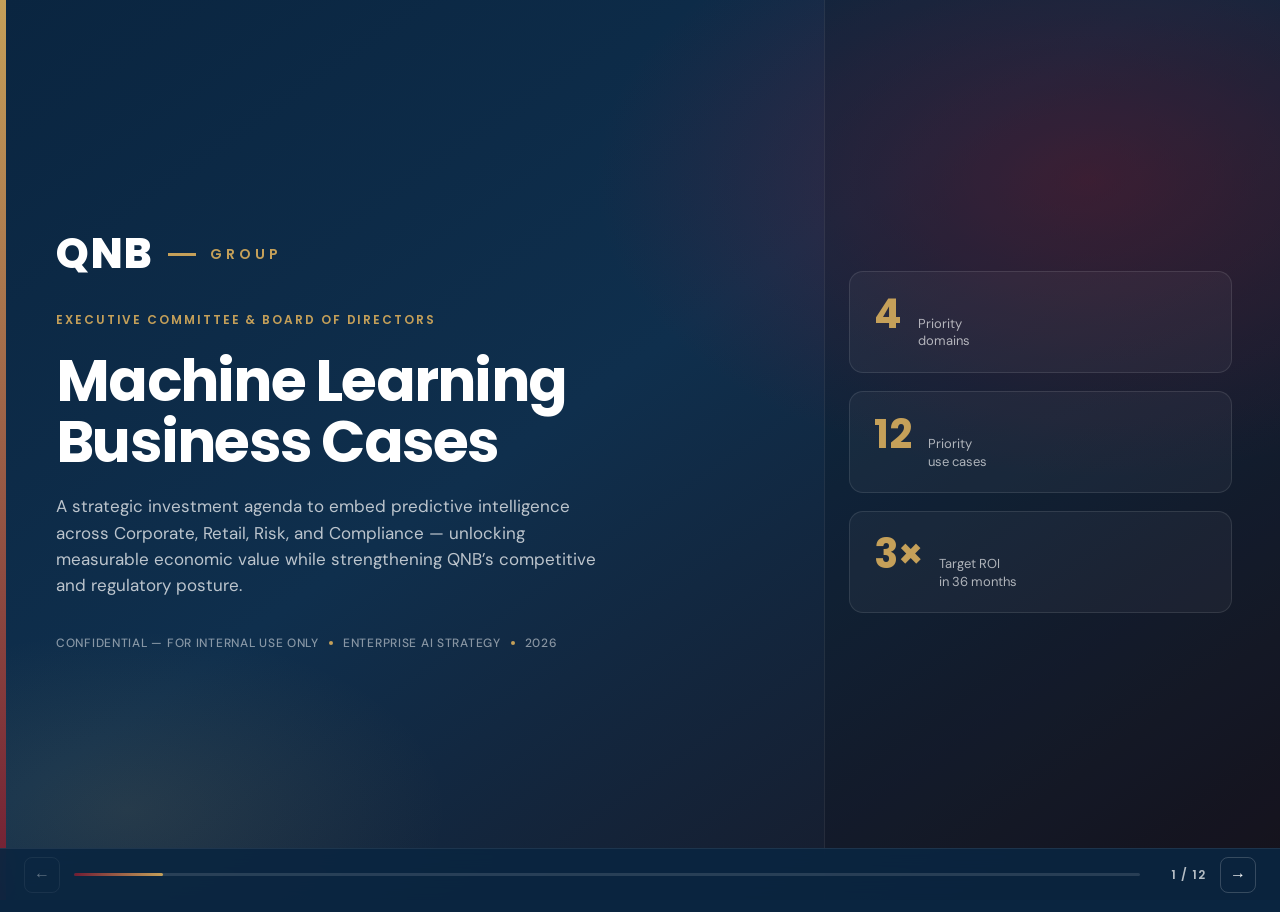
==== qnb-ml-presentation/index.html @ 2e51d0a0 "Add QNB ML business cases executive presentation 12-slide Board-ready HTML deck covering Corporate, " ====
<!DOCTYPE html>
<html lang="en">
<head>
  <meta charset="UTF-8" />
  <meta name="viewport" content="width=device-width, initial-scale=1.0" />
  <title>QNB Group — Machine Learning Business Cases | Executive Committee</title>
  <link rel="preconnect" href="https://fonts.googleapis.com" />
  <link rel="preconnect" href="https://fonts.gstatic.com" crossorigin />
  <link href="https://fonts.googleapis.com/css2?family=DM+Sans:ital,opsz,wght@0,9..40,400;0,9..40,500;0,9..40,600;0,9..40,700;1,9..40,400&family=Poppins:wght@500;600;700;800&display=swap" rel="stylesheet" />
  <link rel="stylesheet" href="styles.css" />
</head>
<body>
  <div class="deck" id="deck" aria-live="polite">

    <!-- SLIDE 1: Title -->
    <section class="slide slide--cover is-active" data-slide="1" aria-label="Slide 1 of 12">
      <div class="cover__bg" aria-hidden="true"></div>
      <div class="cover__content">
        <div class="brand-mark">
          <span class="brand-mark__word">QNB</span>
          <span class="brand-mark__rule"></span>
          <span class="brand-mark__sub">GROUP</span>
        </div>
        <p class="eyebrow eyebrow--gold">Executive Committee &amp; Board of Directors</p>
        <h1 class="cover__title">Machine Learning<br />Business Cases</h1>
        <p class="cover__lead">A strategic investment agenda to embed predictive intelligence across Corporate, Retail, Risk, and Compliance — unlocking measurable economic value while strengthening QNB’s competitive and regulatory posture.</p>
        <div class="cover__meta">
          <span>Confidential — For Internal Use Only</span>
          <span class="dot"></span>
          <span>Enterprise AI Strategy</span>
          <span class="dot"></span>
          <span>2026</span>
        </div>
      </div>
      <div class="cover__aside" aria-hidden="true">
        <div class="cover__stat">
          <span class="cover__stat-num">4</span>
          <span class="cover__stat-label">Priority<br />domains</span>
        </div>
        <div class="cover__stat">
          <span class="cover__stat-num">12</span>
          <span class="cover__stat-label">Priority<br />use cases</span>
        </div>
        <div class="cover__stat">
          <span class="cover__stat-num">3×</span>
          <span class="cover__stat-label">Target ROI<br />in 36 months</span>
        </div>
      </div>
    </section>

    <!-- SLIDE 2: Agenda -->
    <section class="slide" data-slide="2" aria-label="Slide 2 of 12">
      <header class="slide__header">
        <div class="slide__brand">QNB Group</div>
        <div class="slide__page">02 / 12</div>
      </header>
      <div class="slide__body">
        <p class="eyebrow">Agenda</p>
        <h2 class="slide__title">Today’s discussion</h2>
        <p class="slide__deck">Four movements from strategic context to a Board-ready decision.</p>
        <div class="agenda-grid">
          <article class="agenda-card">
            <span class="agenda-card__num">01</span>
            <h3>Strategic context</h3>
            <p>Why ML is a Board-level priority for QNB now — competitive, regulatory, and economic drivers.</p>
          </article>
          <article class="agenda-card">
            <span class="agenda-card__num">02</span>
            <h3>Business cases</h3>
            <p>Priority use cases across Corporate, Retail, Risk, and Compliance with quantified impact.</p>
          </article>
          <article class="agenda-card">
            <span class="agenda-card__num">03</span>
            <h3>Value &amp; operating model</h3>
            <p>ROI framework, governance, data foundations, and the delivery engine required to scale.</p>
          </article>
          <article class="agenda-card">
            <span class="agenda-card__num">04</span>
            <h3>Decision &amp; ask</h3>
            <p>24-month roadmap, investment envelope, and recommended Board resolutions.</p>
          </article>
        </div>
        <aside class="decision-strip">
          <strong>Decision asked of the Board:</strong>
          Endorse a phased ML investment programme with Stage-Gate funding and a Group AI Governance mandate.
        </aside>
      </div>
    </section>

    <!-- SLIDE 3: Why Now -->
    <section class="slide" data-slide="3" aria-label="Slide 3 of 12">
      <header class="slide__header">
        <div class="slide__brand">QNB Group</div>
        <div class="slide__page">03 / 12</div>
      </header>
      <div class="slide__body">
        <p class="eyebrow">Strategic Imperative</p>
        <h2 class="slide__title">Why Machine Learning is a Board agenda item now</h2>
        <p class="slide__deck">Peers are industrialising AI; regulators expect model risk discipline; clients expect personalised, real-time decisions.</p>
        <div class="drivers-grid">
          <article class="driver-card">
            <div class="driver-card__icon" aria-hidden="true">
              <svg viewBox="0 0 24 24" fill="none" stroke="currentColor" stroke-width="1.75"><path d="M3 17l6-6 4 4 8-8"/><path d="M14 7h7v7"/></svg>
            </div>
            <h3>Competitive pressure</h3>
            <p>Regional and global banks are embedding ML in credit decisioning, pricing, and CRM — widening the gap on cost-to-serve and share of wallet.</p>
          </article>
          <article class="driver-card">
            <div class="driver-card__icon" aria-hidden="true">
              <svg viewBox="0 0 24 24" fill="none" stroke="currentColor" stroke-width="1.75"><path d="M12 22s8-4 8-10V5l-8-3-8 3v7c0 6 8 10 8 10z"/></svg>
            </div>
            <h3>Regulatory expectation</h3>
            <p>Supervisors increasingly expect explainable models, robust model risk management, and demonstrable AML effectiveness — not spreadsheet controls.</p>
          </article>
          <article class="driver-card">
            <div class="driver-card__icon" aria-hidden="true">
              <svg viewBox="0 0 24 24" fill="none" stroke="currentColor" stroke-width="1.75"><circle cx="12" cy="12" r="9"/><path d="M12 7v5l3 2"/></svg>
            </div>
            <h3>Economic timing</h3>
            <p>Cloud platforms, data lakes, and talent markets now make enterprise ML economically viable at QNB’s scale — with 18–24 month payback on priority cases.</p>
          </article>
          <article class="driver-card">
            <div class="driver-card__icon" aria-hidden="true">
              <svg viewBox="0 0 24 24" fill="none" stroke="currentColor" stroke-width="1.75"><path d="M17 21v-2a4 4 0 0 0-4-4H5a4 4 0 0 0-4 4v2"/><circle cx="9" cy="7" r="4"/><path d="M23 21v-2a4 4 0 0 0-3-3.87"/><path d="M16 3.13a4 4 0 0 1 0 7.75"/></svg>
            </div>
            <h3>Client expectation</h3>
            <p>Corporate and retail clients expect instant onboarding, tailored offers, and frictionless fraud protection — experiences that only ML can sustain at volume.</p>
          </article>
        </div>
      </div>
    </section>

    <!-- SLIDE 4: Opportunity Map -->
    <section class="slide" data-slide="4" aria-label="Slide 4 of 12">
      <header class="slide__header">
        <div class="slide__brand">QNB Group</div>
        <div class="slide__page">04 / 12</div>
      </header>
      <div class="slide__body">
        <p class="eyebrow">Opportunity Landscape</p>
        <h2 class="slide__title">Where ML creates value across QNB</h2>
        <p class="slide__deck">Twelve priority use cases mapped by value and feasibility — focused on near-term economic return and risk reduction.</p>
        <div class="matrix-layout">
          <div class="domain-cols">
            <div class="domain-col">
              <h3><span class="domain-dot domain-dot--maroon"></span>Corporate</h3>
              <ul>
                <li>Early-warning credit signals</li>
                <li>Dynamic pricing &amp; wallet share</li>
                <li>Trade finance document AI</li>
              </ul>
            </div>
            <div class="domain-col">
              <h3><span class="domain-dot domain-dot--navy"></span>Retail</h3>
              <ul>
                <li>Next-best-action CRM</li>
                <li>Credit scoring &amp; limit mgmt</li>
                <li>Churn &amp; lifetime value</li>
              </ul>
            </div>
            <div class="domain-col">
              <h3><span class="domain-dot domain-dot--gold"></span>Risk</h3>
              <ul>
                <li>IFRS 9 / PD–LGD models</li>
                <li>Collateral &amp; concentration</li>
                <li>Stress testing analytics</li>
              </ul>
            </div>
            <div class="domain-col">
              <h3><span class="domain-dot domain-dot--slate"></span>Compliance</h3>
              <ul>
                <li>AML transaction monitoring</li>
                <li>Sanctions &amp; KYC triage</li>
                <li>Conduct surveillance</li>
              </ul>
            </div>
          </div>
          <div class="priority-panel">
            <h4>Wave-1 priorities</h4>
            <ol>
              <li>AML false-positive reduction</li>
              <li>Retail next-best-action</li>
              <li>Corporate early-warning</li>
              <li>Credit decisioning uplift</li>
            </ol>
            <p class="priority-note">Selected for data readiness, clear P&amp;L or risk KPI, and controllable model risk.</p>
          </div>
        </div>
      </div>
    </section>

    <!-- SLIDE 5: Corporate -->
    <section class="slide" data-slide="5" aria-label="Slide 5 of 12">
      <header class="slide__header">
        <div class="slide__brand">QNB Group</div>
        <div class="slide__page">05 / 12</div>
      </header>
      <div class="slide__body">
        <p class="eyebrow">Corporate Banking</p>
        <h2 class="slide__title">Protecting and growing the corporate franchise</h2>
        <p class="slide__deck">ML sharpens credit foresight, pricing discipline, and trade operations — where a few basis points compound into material Group P&amp;L.</p>
        <div class="usecase-grid">
          <article class="usecase-card">
            <div class="usecase-card__top">
              <span class="tag">Credit</span>
              <span class="impact">High impact</span>
            </div>
            <h3>Early-warning system</h3>
            <p>Predictive signals from cash-flow, trade, and market data surface deteriorating names 3–6 months earlier than traditional watchlists.</p>
            <div class="metric-row">
              <div><strong>15–25%</strong><span>NPL formation reduction</span></div>
              <div><strong>Faster</strong><span>workout decisions</span></div>
            </div>
          </article>
          <article class="usecase-card">
            <div class="usecase-card__top">
              <span class="tag">Revenue</span>
              <span class="impact">High impact</span>
            </div>
            <h3>Relationship pricing &amp; wallet</h3>
            <p>Propensity and elasticity models guide RMs on product sequencing, fee negotiation bands, and cross-sell priority by client segment.</p>
            <div class="metric-row">
              <div><strong>+8–12%</strong><span>wallet share uplift</span></div>
              <div><strong>bps</strong><span>pricing discipline</span></div>
            </div>
          </article>
          <article class="usecase-card">
            <div class="usecase-card__top">
              <span class="tag">Ops</span>
              <span class="impact">Medium</span>
            </div>
            <h3>Trade document intelligence</h3>
            <p>Computer vision and NLP extract, validate, and flag discrepancies in LCs and shipping docs — compressing cycle time and operational risk.</p>
            <div class="metric-row">
              <div><strong>40–60%</strong><span>manual review cut</span></div>
              <div><strong>STP</strong><span>rate increase</span></div>
            </div>
          </article>
        </div>
      </div>
    </section>

    <!-- SLIDE 6: Retail -->
    <section class="slide" data-slide="6" aria-label="Slide 6 of 12">
      <header class="slide__header">
        <div class="slide__brand">QNB Group</div>
        <div class="slide__page">06 / 12</div>
      </header>
      <div class="slide__body">
        <p class="eyebrow">Retail Banking</p>
        <h2 class="slide__title">Personalisation and credit quality at scale</h2>
        <p class="slide__deck">Retail economics hinge on conversion, retention, and risk-adjusted margin — all improved when every decision is informed by live propensity and risk scores.</p>
        <div class="split-layout">
          <div class="split-main">
            <article class="feature-block">
              <h3>Next-best-action engine</h3>
              <p>Unified scoring across channels recommends the right product, timing, and channel — lifting conversion while reducing irrelevant outreach.</p>
              <ul class="check-list">
                <li>Expected <strong>+20–35%</strong> campaign conversion uplift</li>
                <li>Lower cost-to-acquire via channel optimisation</li>
                <li>Consistent experience across app, branch, and contact centre</li>
              </ul>
            </article>
            <article class="feature-block">
              <h3>ML credit scoring &amp; limit management</h3>
              <p>Gradient-boosted models with alternative and behavioural features improve approval rates for good risk while tightening exposure on weak cohorts.</p>
              <ul class="check-list">
                <li><strong>10–20%</strong> better risk discrimination vs. traditional scorecards</li>
                <li>Dynamic limit management linked to utilisation and behaviour</li>
                <li>Fairness monitoring built into model lifecycle</li>
              </ul>
            </article>
          </div>
          <aside class="kpi-rail">
            <div class="kpi-rail__item">
              <span class="kpi-rail__val">+15%</span>
              <span class="kpi-rail__lbl">Cross-sell rate</span>
            </div>
            <div class="kpi-rail__item">
              <span class="kpi-rail__val">−12%</span>
              <span class="kpi-rail__lbl">Retail credit losses</span>
            </div>
            <div class="kpi-rail__item">
              <span class="kpi-rail__val">−18%</span>
              <span class="kpi-rail__lbl">Voluntary churn</span>
            </div>
            <p class="kpi-rail__note">Indicative peer benchmarks; QNB baselines to be calibrated in discovery.</p>
          </aside>
        </div>
      </div>
    </section>

    <!-- SLIDE 7: Risk -->
    <section class="slide" data-slide="7" aria-label="Slide 7 of 12">
      <header class="slide__header">
        <div class="slide__brand">QNB Group</div>
        <div class="slide__page">07 / 12</div>
      </header>
      <div class="slide__body">
        <p class="eyebrow">Risk Management</p>
        <h2 class="slide__title">Stronger models, clearer foresight, capital efficiency</h2>
        <p class="slide__deck">Risk ML is not experimentation — it is core infrastructure for IFRS 9, capital, and Board risk appetite.</p>
        <div class="three-up">
          <article class="panel-card">
            <div class="panel-card__num">01</div>
            <h3>IFRS 9 / PD–LGD–EAD</h3>
            <p>Enhanced probability of default and loss models with richer features and champion–challenger governance improve provision accuracy and reduce volatility surprises.</p>
            <div class="panel-card__foot">
              <span>Benefit</span>
              <strong>More precise ECL · fewer late surprises</strong>
            </div>
          </article>
          <article class="panel-card">
            <div class="panel-card__num">02</div>
            <h3>Portfolio &amp; concentration analytics</h3>
            <p>Graph and clustering methods reveal hidden sector, counterparty, and collateral concentrations that traditional siloed reports miss.</p>
            <div class="panel-card__foot">
              <span>Benefit</span>
              <strong>Earlier risk appetite breaches avoided</strong>
            </div>
          </article>
          <article class="panel-card">
            <div class="panel-card__num">03</div>
            <h3>Stress testing acceleration</h3>
            <p>Scenario engines and surrogate models compress stress-test cycles from weeks to days — supporting ICAAP, regulatory asks, and management war-gaming.</p>
            <div class="panel-card__foot">
              <span>Benefit</span>
              <strong>Faster Board risk decisions</strong>
            </div>
          </article>
        </div>
      </div>
    </section>

    <!-- SLIDE 8: Compliance -->
    <section class="slide" data-slide="8" aria-label="Slide 8 of 12">
      <header class="slide__header">
        <div class="slide__brand">QNB Group</div>
        <div class="slide__page">08 / 12</div>
      </header>
      <div class="slide__body">
        <p class="eyebrow">Compliance &amp; Financial Crime</p>
        <h2 class="slide__title">Effectiveness up, noise down</h2>
        <p class="slide__deck">Supervisors judge outcomes, not alert volume. ML shifts the compliance operating model from rule sprawl to risk-sensitive detection.</p>
        <div class="compliance-layout">
          <div class="compliance-hero-card">
            <h3>AML transaction monitoring redesign</h3>
            <p>Supervised and unsupervised models score alerts by true-risk likelihood, suppress low-value noise, and prioritise investigator queues.</p>
            <div class="big-metrics">
              <div>
                <strong>30–50%</strong>
                <span>false-positive reduction</span>
              </div>
              <div>
                <strong>2–3×</strong>
                <span>investigator productivity</span>
              </div>
              <div>
                <strong>Higher</strong>
                <span>SAR quality &amp; hit rate</span>
              </div>
            </div>
          </div>
          <div class="compliance-side">
            <article>
              <h4>KYC / sanctions triage</h4>
              <p>Entity resolution and name-matching ML cut false hits while tightening coverage on high-risk networks.</p>
            </article>
            <article>
              <h4>Conduct &amp; market abuse</h4>
              <p>NLP on communications and trade patterns flags anomalous behaviour earlier for Compliance review.</p>
            </article>
            <article>
              <h4>Model explainability</h4>
              <p>SHAP / reason codes and audit trails designed for QCB and correspondent-bank scrutiny from day one.</p>
            </article>
          </div>
        </div>
      </div>
    </section>

    <!-- SLIDE 9: Value / ROI -->
    <section class="slide" data-slide="9" aria-label="Slide 9 of 12">
      <header class="slide__header">
        <div class="slide__brand">QNB Group</div>
        <div class="slide__page">09 / 12</div>
      </header>
      <div class="slide__body">
        <p class="eyebrow">Value Realisation</p>
        <h2 class="slide__title">Illustrative economic case</h2>
        <p class="slide__deck">Conservative, peer-anchored ranges — to be baselined against QNB P&amp;L and risk metrics in Phase 0 discovery.</p>
        <div class="value-layout">
          <div class="value-table-wrap">
            <table class="value-table">
              <thead>
                <tr>
                  <th>Value pool</th>
                  <th>Primary lever</th>
                  <th>Annual run-rate*</th>
                </tr>
              </thead>
              <tbody>
                <tr>
                  <td>Retail revenue uplift</td>
                  <td>NBA + credit conversion</td>
                  <td class="num">QAR 80–140m</td>
                </tr>
                <tr>
                  <td>Corporate wallet &amp; pricing</td>
                  <td>RM decisioning</td>
                  <td class="num">QAR 60–110m</td>
                </tr>
                <tr>
                  <td>Credit loss avoidance</td>
                  <td>EWS + scoring</td>
                  <td class="num">QAR 100–180m</td>
                </tr>
                <tr>
                  <td>Compliance &amp; ops efficiency</td>
                  <td>AML + trade AI</td>
                  <td class="num">QAR 40–70m</td>
                </tr>
                <tr class="total-row">
                  <td colspan="2">Indicative annual value (mature state)</td>
                  <td class="num">QAR 280–500m</td>
                </tr>
              </tbody>
            </table>
            <p class="table-note">*Directional estimates for Board framing; not a forecast. Subject to portfolio size, adoption, and model performance.</p>
          </div>
          <aside class="roi-card">
            <h3>Investment &amp; return</h3>
            <div class="roi-line"><span>3-year programme</span><strong>QAR 120–180m</strong></div>
            <div class="roi-line"><span>Payback on Wave-1</span><strong>18–24 months</strong></div>
            <div class="roi-line"><span>Target ROI (Y3)</span><strong>~3×</strong></div>
            <div class="roi-bar" aria-hidden="true">
              <div class="roi-bar__seg" style="--w:28%"><span>Invest</span></div>
              <div class="roi-bar__seg roi-bar__seg--gold" style="--w:72%"><span>Value</span></div>
            </div>
            <p>Value realisation office tracks benefits monthly against committed baselines.</p>
          </aside>
        </div>
      </div>
    </section>

    <!-- SLIDE 10: Operating Model -->
    <section class="slide" data-slide="10" aria-label="Slide 10 of 12">
      <header class="slide__header">
        <div class="slide__brand">QNB Group</div>
        <div class="slide__page">10 / 12</div>
      </header>
      <div class="slide__body">
        <p class="eyebrow">Operating Model</p>
        <h2 class="slide__title">How QNB industrialises ML safely</h2>
        <p class="slide__deck">Technology alone fails. Success requires a federated delivery model, hard governance, and production-grade data.</p>
        <div class="ops-grid">
          <article class="ops-card">
            <h3>Organisation</h3>
            <ul>
              <li>Group AI / ML Centre of Excellence</li>
              <li>Embedded squads in Retail, Corporate, Risk, Compliance</li>
              <li>Product owners accountable for P&amp;L outcomes</li>
            </ul>
          </article>
          <article class="ops-card">
            <h3>Governance</h3>
            <ul>
              <li>Model Risk Management policy aligned to SR 11-7 principles</li>
              <li>Independent validation &amp; Board risk reporting</li>
              <li>Ethics, fairness, and explainability standards</li>
            </ul>
          </article>
          <article class="ops-card">
            <h3>Data &amp; platform</h3>
            <ul>
              <li>Unified feature store &amp; MLOps pipeline</li>
              <li>Lineage, access control, and data quality SLAs</li>
              <li>Secure cloud / hybrid landing zone</li>
            </ul>
          </article>
          <article class="ops-card">
            <h3>Talent</h3>
            <ul>
              <li>Hire–build–partner mix for scarce skills</li>
              <li>Upskill credit, risk, and compliance practitioners</li>
              <li>Vendor ecosystem under CoE standards</li>
            </ul>
          </article>
        </div>
      </div>
    </section>

    <!-- SLIDE 11: Roadmap -->
    <section class="slide" data-slide="11" aria-label="Slide 11 of 12">
      <header class="slide__header">
        <div class="slide__brand">QNB Group</div>
        <div class="slide__page">11 / 12</div>
      </header>
      <div class="slide__body">
        <p class="eyebrow">Roadmap &amp; Investment</p>
        <h2 class="slide__title">24-month execution path</h2>
        <p class="slide__deck">Stage-gated funding — each gate releases capital only on proven value, model risk clearance, and adoption metrics.</p>
        <div class="roadmap">
          <div class="roadmap__phase">
            <div class="roadmap__badge">Phase 0</div>
            <div class="roadmap__time">Months 0–3</div>
            <h3>Foundation</h3>
            <ul>
              <li>Baseline KPIs &amp; data audit</li>
              <li>Governance charter</li>
              <li>Platform &amp; vendor shortlist</li>
              <li>Wave-1 detailed business cases</li>
            </ul>
            <div class="roadmap__ask">Ask: seed funding</div>
          </div>
          <div class="roadmap__phase roadmap__phase--focus">
            <div class="roadmap__badge">Phase 1</div>
            <div class="roadmap__time">Months 3–12</div>
            <h3>Wave-1 scale</h3>
            <ul>
              <li>AML monitoring uplift</li>
              <li>Retail NBA live</li>
              <li>Corporate EWS pilot→prod</li>
              <li>Credit scoring challenger</li>
            </ul>
            <div class="roadmap__ask">Ask: Wave-1 envelope</div>
          </div>
          <div class="roadmap__phase">
            <div class="roadmap__badge">Phase 2</div>
            <div class="roadmap__time">Months 12–24</div>
            <h3>Industrialise</h3>
            <ul>
              <li>IFRS 9 model refresh</li>
              <li>Trade document AI</li>
              <li>Group feature platform</li>
              <li>International franchise rollout</li>
            </ul>
            <div class="roadmap__ask">Ask: scale capital</div>
          </div>
        </div>
      </div>
    </section>

    <!-- SLIDE 12: Recommendations -->
    <section class="slide slide--close" data-slide="12" aria-label="Slide 12 of 12">
      <header class="slide__header slide__header--light">
        <div class="slide__brand">QNB Group</div>
        <div class="slide__page">12 / 12</div>
      </header>
      <div class="slide__body">
        <p class="eyebrow eyebrow--gold">Board Decision</p>
        <h2 class="slide__title slide__title--light">Recommended resolutions</h2>
        <p class="slide__deck slide__deck--light">Approve a controlled, value-backed ML programme — not a technology experiment.</p>
        <div class="resolutions">
          <article class="resolution">
            <span class="resolution__num">1</span>
            <div>
              <h3>Endorse the ML strategic agenda</h3>
              <p>Adopt the four-domain priority map and Wave-1 use cases as the Group’s enterprise ML programme of record.</p>
            </div>
          </article>
          <article class="resolution">
            <span class="resolution__num">2</span>
            <div>
              <h3>Authorise Phase 0 + Wave-1 funding</h3>
              <p>Approve the investment envelope with Stage-Gate release; mandate quarterly value and model-risk reporting to the Board Risk Committee.</p>
            </div>
          </article>
          <article class="resolution">
            <span class="resolution__num">3</span>
            <div>
              <h3>Establish Group AI Governance</h3>
              <p>Charter a Group AI / Model Risk committee; appoint executive sponsors in Retail, Corporate, Risk, and Compliance.</p>
            </div>
          </article>
        </div>
        <div class="close-footer">
          <div class="brand-mark brand-mark--compact">
            <span class="brand-mark__word">QNB</span>
            <span class="brand-mark__rule"></span>
            <span class="brand-mark__sub">GROUP</span>
          </div>
          <p>Next step: Phase 0 kick-off within 30 days of Board endorsement.</p>
        </div>
      </div>
    </section>
  </div>

  <nav class="controls" aria-label="Presentation controls">
    <button type="button" class="controls__btn" id="prevBtn" aria-label="Previous slide">←</button>
    <div class="controls__progress" aria-hidden="true">
      <div class="controls__bar" id="progressBar"></div>
    </div>
    <span class="controls__count" id="slideCount">1 / 12</span>
    <button type="button" class="controls__btn" id="nextBtn" aria-label="Next slide">→</button>
  </nav>

  <script src="app.js"></script>
</body>
</html>
---- qnb-ml-presentation/styles.css ----
:root {
  --maroon: #701C33;
  --maroon-deep: #5A1629;
  --maroon-soft: rgba(112, 28, 51, 0.08);
  --navy: #0A2540;
  --navy-mid: #123352;
  --gold: #C5A059;
  --gold-soft: rgba(197, 160, 89, 0.16);
  --white: #FFFFFF;
  --soft-gray: #F8FAFC;
  --line: #E2E8F0;
  --slate: #64748B;
  --ink: #1E293B;
  --shadow: 0 12px 40px rgba(10, 37, 64, 0.08);
  --radius: 14px;
  --font-display: "Poppins", sans-serif;
  --font-body: "DM Sans", sans-serif;
}

*,
*::before,
*::after {
  box-sizing: border-box;
  margin: 0;
  padding: 0;
}

html,
body {
  height: 100%;
  overflow: hidden;
  background: var(--navy);
  color: var(--ink);
  font-family: var(--font-body);
  -webkit-font-smoothing: antialiased;
  text-rendering: optimizeLegibility;
}

.deck {
  position: relative;
  width: 100vw;
  height: 100vh;
}

.slide {
  position: absolute;
  inset: 0;
  display: flex;
  flex-direction: column;
  background: var(--white);
  opacity: 0;
  visibility: hidden;
  transform: translateY(12px);
  transition: opacity 0.45s ease, transform 0.45s ease, visibility 0.45s;
  padding: 0 0 64px;
  overflow: hidden;
}

.slide.is-active {
  opacity: 1;
  visibility: visible;
  transform: translateY(0);
  z-index: 2;
}

.slide.is-exit {
  opacity: 0;
  transform: translateY(-8px);
}

/* Header */
.slide__header {
  display: flex;
  justify-content: space-between;
  align-items: center;
  padding: 22px 48px 0;
  flex-shrink: 0;
}

.slide__brand {
  font-family: var(--font-display);
  font-weight: 700;
  font-size: 13px;
  letter-spacing: 0.18em;
  text-transform: uppercase;
  color: var(--maroon);
}

.slide__page {
  font-size: 12px;
  font-weight: 600;
  letter-spacing: 0.08em;
  color: var(--slate);
}

.slide__header--light .slide__brand,
.slide__header--light .slide__page {
  color: rgba(255, 255, 255, 0.72);
}

.slide__body {
  flex: 1;
  padding: 18px 48px 12px;
  display: flex;
  flex-direction: column;
  min-height: 0;
}

.eyebrow {
  font-family: var(--font-display);
  font-size: 12px;
  font-weight: 600;
  letter-spacing: 0.16em;
  text-transform: uppercase;
  color: var(--maroon);
  margin-bottom: 8px;
}

.eyebrow--gold {
  color: var(--gold);
}

.slide__title {
  font-family: var(--font-display);
  font-weight: 700;
  font-size: clamp(26px, 2.6vw, 36px);
  line-height: 1.15;
  letter-spacing: -0.02em;
  color: var(--navy);
  margin-bottom: 8px;
  max-width: 920px;
}

.slide__title--light {
  color: var(--white);
}

.slide__deck {
  font-size: clamp(14px, 1.15vw, 16px);
  color: var(--slate);
  max-width: 820px;
  margin-bottom: 22px;
  line-height: 1.5;
}

.slide__deck--light {
  color: rgba(255, 255, 255, 0.72);
}

/* Cover */
.slide--cover {
  background: var(--navy);
  flex-direction: row;
  padding: 0;
  color: var(--white);
}

.cover__bg {
  position: absolute;
  inset: 0;
  background:
    radial-gradient(ellipse 70% 60% at 85% 20%, rgba(112, 28, 51, 0.55), transparent 55%),
    radial-gradient(ellipse 50% 40% at 10% 90%, rgba(197, 160, 89, 0.12), transparent 50%),
    linear-gradient(145deg, #0A2540 0%, #0F2F4D 45%, #1A1520 100%);
}

.cover__bg::after {
  content: "";
  position: absolute;
  left: 0;
  top: 0;
  bottom: 0;
  width: 6px;
  background: linear-gradient(180deg, var(--gold), var(--maroon));
}

.cover__content {
  position: relative;
  z-index: 1;
  flex: 1.3;
  display: flex;
  flex-direction: column;
  justify-content: center;
  padding: 64px 56px 80px;
}

.cover__aside {
  position: relative;
  z-index: 1;
  flex: 0.7;
  display: flex;
  flex-direction: column;
  justify-content: center;
  gap: 18px;
  padding: 64px 48px 80px 24px;
  border-left: 1px solid rgba(255, 255, 255, 0.08);
  background: rgba(0, 0, 0, 0.15);
}

.brand-mark {
  display: flex;
  align-items: center;
  gap: 14px;
  margin-bottom: 36px;
}

.brand-mark__word {
  font-family: var(--font-display);
  font-weight: 800;
  font-size: 42px;
  letter-spacing: 0.04em;
  color: var(--white);
  line-height: 1;
}

.brand-mark__rule {
  width: 28px;
  height: 3px;
  background: var(--gold);
}

.brand-mark__sub {
  font-family: var(--font-display);
  font-weight: 600;
  font-size: 14px;
  letter-spacing: 0.28em;
  color: var(--gold);
}

.brand-mark--compact .brand-mark__word {
  font-size: 22px;
}

.brand-mark--compact {
  margin-bottom: 0;
}

.cover__title {
  font-family: var(--font-display);
  font-weight: 700;
  font-size: clamp(40px, 5vw, 58px);
  line-height: 1.05;
  letter-spacing: -0.03em;
  margin: 14px 0 20px;
}

.cover__lead {
  font-size: 17px;
  line-height: 1.55;
  color: rgba(255, 255, 255, 0.72);
  max-width: 560px;
  margin-bottom: 36px;
}

.cover__meta {
  display: flex;
  flex-wrap: wrap;
  align-items: center;
  gap: 10px;
  font-size: 12px;
  letter-spacing: 0.06em;
  text-transform: uppercase;
  color: rgba(255, 255, 255, 0.5);
  font-weight: 500;
}

.cover__meta .dot {
  width: 4px;
  height: 4px;
  border-radius: 50%;
  background: var(--gold);
}

.cover__stat {
  background: rgba(255, 255, 255, 0.04);
  border: 1px solid rgba(255, 255, 255, 0.1);
  border-radius: var(--radius);
  padding: 22px 24px;
  display: flex;
  align-items: baseline;
  gap: 16px;
  animation: riseIn 0.7s ease both;
}

.cover__stat:nth-child(2) { animation-delay: 0.12s; }
.cover__stat:nth-child(3) { animation-delay: 0.24s; }

.cover__stat-num {
  font-family: var(--font-display);
  font-weight: 700;
  font-size: 40px;
  color: var(--gold);
  line-height: 1;
}

.cover__stat-label {
  font-size: 13px;
  color: rgba(255, 255, 255, 0.65);
  line-height: 1.35;
}

@keyframes riseIn {
  from { opacity: 0; transform: translateY(16px); }
  to { opacity: 1; transform: translateY(0); }
}

.slide.is-active .agenda-card,
.slide.is-active .driver-card,
.slide.is-active .usecase-card,
.slide.is-active .panel-card,
.slide.is-active .ops-card,
.slide.is-active .roadmap__phase,
.slide.is-active .resolution {
  animation: riseIn 0.55s ease both;
}

.slide.is-active .agenda-card:nth-child(2),
.slide.is-active .driver-card:nth-child(2),
.slide.is-active .usecase-card:nth-child(2),
.slide.is-active .panel-card:nth-child(2),
.slide.is-active .ops-card:nth-child(2),
.slide.is-active .roadmap__phase:nth-child(2),
.slide.is-active .resolution:nth-child(2) { animation-delay: 0.08s; }

.slide.is-active .agenda-card:nth-child(3),
.slide.is-active .driver-card:nth-child(3),
.slide.is-active .usecase-card:nth-child(3),
.slide.is-active .panel-card:nth-child(3),
.slide.is-active .ops-card:nth-child(3),
.slide.is-active .roadmap__phase:nth-child(3),
.slide.is-active .resolution:nth-child(3) { animation-delay: 0.16s; }

.slide.is-active .agenda-card:nth-child(4),
.slide.is-active .driver-card:nth-child(4),
.slide.is-active .ops-card:nth-child(4) { animation-delay: 0.24s; }

/* Agenda */
.agenda-grid {
  display: grid;
  grid-template-columns: repeat(4, 1fr);
  gap: 16px;
  margin-bottom: 20px;
}

.agenda-card {
  background: var(--soft-gray);
  border: 1px solid var(--line);
  border-radius: var(--radius);
  padding: 22px 20px;
  border-top: 3px solid var(--maroon);
}

.agenda-card__num {
  font-family: var(--font-display);
  font-weight: 700;
  font-size: 22px;
  color: var(--gold);
  display: block;
  margin-bottom: 12px;
}

.agenda-card h3 {
  font-family: var(--font-display);
  font-size: 16px;
  font-weight: 650;
  color: var(--navy);
  margin-bottom: 8px;
}

.agenda-card p {
  font-size: 13.5px;
  line-height: 1.45;
  color: var(--slate);
}

.decision-strip {
  margin-top: auto;
  background: linear-gradient(90deg, var(--maroon), var(--maroon-deep));
  color: var(--white);
  border-radius: var(--radius);
  padding: 16px 22px;
  font-size: 14px;
  line-height: 1.45;
}

.decision-strip strong {
  color: var(--gold);
  margin-right: 6px;
}

/* Drivers */
.drivers-grid {
  display: grid;
  grid-template-columns: repeat(2, 1fr);
  gap: 16px;
  flex: 1;
}

.driver-card {
  background: var(--soft-gray);
  border: 1px solid var(--line);
  border-radius: var(--radius);
  padding: 22px 24px;
}

.driver-card__icon {
  width: 40px;
  height: 40px;
  border-radius: 10px;
  background: var(--maroon-soft);
  color: var(--maroon);
  display: grid;
  place-items: center;
  margin-bottom: 14px;
}

.driver-card__icon svg {
  width: 20px;
  height: 20px;
}

.driver-card h3 {
  font-family: var(--font-display);
  font-size: 17px;
  font-weight: 650;
  color: var(--navy);
  margin-bottom: 8px;
}

.driver-card p {
  font-size: 14px;
  line-height: 1.5;
  color: var(--slate);
}

/* Opportunity matrix */
.matrix-layout {
  display: grid;
  grid-template-columns: 1.7fr 0.85fr;
  gap: 20px;
  flex: 1;
  min-height: 0;
}

.domain-cols {
  display: grid;
  grid-template-columns: repeat(4, 1fr);
  gap: 12px;
}

.domain-col {
  background: var(--soft-gray);
  border: 1px solid var(--line);
  border-radius: var(--radius);
  padding: 18px 16px;
}

.domain-col h3 {
  font-family: var(--font-display);
  font-size: 14px;
  font-weight: 650;
  color: var(--navy);
  display: flex;
  align-items: center;
  gap: 8px;
  margin-bottom: 14px;
  padding-bottom: 10px;
  border-bottom: 1px solid var(--line);
}

.domain-dot {
  width: 8px;
  height: 8px;
  border-radius: 50%;
}

.domain-dot--maroon { background: var(--maroon); }
.domain-dot--navy { background: var(--navy); }
.domain-dot--gold { background: var(--gold); }
.domain-dot--slate { background: var(--slate); }

.domain-col ul {
  list-style: none;
  display: flex;
  flex-direction: column;
  gap: 10px;
}

.domain-col li {
  font-size: 13px;
  line-height: 1.35;
  color: var(--ink);
  padding-left: 12px;
  position: relative;
}

.domain-col li::before {
  content: "";
  position: absolute;
  left: 0;
  top: 7px;
  width: 5px;
  height: 5px;
  border-radius: 50%;
  background: var(--gold);
}

.priority-panel {
  background: var(--navy);
  color: var(--white);
  border-radius: var(--radius);
  padding: 24px 22px;
}

.priority-panel h4 {
  font-family: var(--font-display);
  font-size: 14px;
  font-weight: 650;
  color: var(--gold);
  letter-spacing: 0.06em;
  text-transform: uppercase;
  margin-bottom: 16px;
}

.priority-panel ol {
  list-style: none;
  counter-reset: p;
  display: flex;
  flex-direction: column;
  gap: 12px;
  margin-bottom: 18px;
}

.priority-panel li {
  counter-increment: p;
  font-size: 14px;
  display: flex;
  gap: 12px;
  align-items: flex-start;
  line-height: 1.35;
}

.priority-panel li::before {
  content: counter(p, decimal-leading-zero);
  font-family: var(--font-display);
  font-weight: 700;
  color: var(--gold);
  font-size: 13px;
}

.priority-note {
  font-size: 12.5px;
  color: rgba(255, 255, 255, 0.55);
  line-height: 1.45;
  border-top: 1px solid rgba(255, 255, 255, 0.1);
  padding-top: 14px;
}

/* Use cases */
.usecase-grid {
  display: grid;
  grid-template-columns: repeat(3, 1fr);
  gap: 16px;
  flex: 1;
}

.usecase-card {
  background: var(--soft-gray);
  border: 1px solid var(--line);
  border-radius: var(--radius);
  padding: 22px;
  display: flex;
  flex-direction: column;
}

.usecase-card__top {
  display: flex;
  justify-content: space-between;
  align-items: center;
  margin-bottom: 14px;
}

.tag {
  font-size: 11px;
  font-weight: 700;
  letter-spacing: 0.08em;
  text-transform: uppercase;
  color: var(--maroon);
  background: var(--maroon-soft);
  padding: 5px 10px;
  border-radius: 6px;
}

.impact {
  font-size: 11px;
  font-weight: 600;
  color: var(--gold);
  letter-spacing: 0.04em;
  text-transform: uppercase;
}

.usecase-card h3 {
  font-family: var(--font-display);
  font-size: 18px;
  font-weight: 650;
  color: var(--navy);
  margin-bottom: 10px;
}

.usecase-card > p {
  font-size: 13.5px;
  line-height: 1.5;
  color: var(--slate);
  margin-bottom: 18px;
  flex: 1;
}

.metric-row {
  display: grid;
  grid-template-columns: 1fr 1fr;
  gap: 10px;
  border-top: 1px solid var(--line);
  padding-top: 14px;
}

.metric-row strong {
  display: block;
  font-family: var(--font-display);
  font-size: 18px;
  color: var(--maroon);
  line-height: 1.1;
}

.metric-row span {
  font-size: 11.5px;
  color: var(--slate);
}

/* Retail split */
.split-layout {
  display: grid;
  grid-template-columns: 1.55fr 0.7fr;
  gap: 18px;
  flex: 1;
  min-height: 0;
}

.split-main {
  display: flex;
  flex-direction: column;
  gap: 14px;
}

.feature-block {
  background: var(--soft-gray);
  border: 1px solid var(--line);
  border-radius: var(--radius);
  padding: 20px 22px;
  flex: 1;
}

.feature-block h3 {
  font-family: var(--font-display);
  font-size: 17px;
  font-weight: 650;
  color: var(--navy);
  margin-bottom: 8px;
}

.feature-block > p {
  font-size: 13.5px;
  color: var(--slate);
  line-height: 1.45;
  margin-bottom: 12px;
}

.check-list {
  list-style: none;
  display: flex;
  flex-direction: column;
  gap: 7px;
}

.check-list li {
  font-size: 13.5px;
  color: var(--ink);
  padding-left: 22px;
  position: relative;
  line-height: 1.4;
}

.check-list li::before {
  content: "";
  position: absolute;
  left: 0;
  top: 5px;
  width: 12px;
  height: 12px;
  border-radius: 50%;
  background: var(--gold-soft);
  box-shadow: inset 0 0 0 3px var(--gold);
}

.kpi-rail {
  background: var(--navy);
  border-radius: var(--radius);
  padding: 24px 22px;
  color: var(--white);
  display: flex;
  flex-direction: column;
  gap: 18px;
}

.kpi-rail__item {
  padding-bottom: 16px;
  border-bottom: 1px solid rgba(255, 255, 255, 0.1);
}

.kpi-rail__val {
  display: block;
  font-family: var(--font-display);
  font-weight: 700;
  font-size: 32px;
  color: var(--gold);
  line-height: 1;
  margin-bottom: 6px;
}

.kpi-rail__lbl {
  font-size: 13px;
  color: rgba(255, 255, 255, 0.65);
}

.kpi-rail__note {
  font-size: 12px;
  color: rgba(255, 255, 255, 0.45);
  line-height: 1.4;
  margin-top: auto;
}

/* Risk panels */
.three-up {
  display: grid;
  grid-template-columns: repeat(3, 1fr);
  gap: 16px;
  flex: 1;
}

.panel-card {
  background: var(--soft-gray);
  border: 1px solid var(--line);
  border-radius: var(--radius);
  padding: 24px 22px;
  display: flex;
  flex-direction: column;
}

.panel-card__num {
  font-family: var(--font-display);
  font-weight: 700;
  font-size: 13px;
  letter-spacing: 0.1em;
  color: var(--gold);
  margin-bottom: 14px;
}

.panel-card h3 {
  font-family: var(--font-display);
  font-size: 17px;
  font-weight: 650;
  color: var(--navy);
  margin-bottom: 10px;
}

.panel-card > p {
  font-size: 13.5px;
  line-height: 1.5;
  color: var(--slate);
  flex: 1;
  margin-bottom: 18px;
}

.panel-card__foot {
  border-top: 1px solid var(--line);
  padding-top: 14px;
}

.panel-card__foot span {
  display: block;
  font-size: 11px;
  font-weight: 700;
  letter-spacing: 0.1em;
  text-transform: uppercase;
  color: var(--slate);
  margin-bottom: 4px;
}

.panel-card__foot strong {
  font-size: 13.5px;
  color: var(--maroon);
  font-weight: 650;
}

/* Compliance */
.compliance-layout {
  display: grid;
  grid-template-columns: 1.35fr 1fr;
  gap: 16px;
  flex: 1;
  min-height: 0;
}

.compliance-hero-card {
  background: linear-gradient(160deg, var(--navy) 0%, var(--navy-mid) 100%);
  color: var(--white);
  border-radius: var(--radius);
  padding: 28px 26px;
  display: flex;
  flex-direction: column;
}

.compliance-hero-card h3 {
  font-family: var(--font-display);
  font-size: 22px;
  font-weight: 650;
  margin-bottom: 10px;
}

.compliance-hero-card > p {
  font-size: 14.5px;
  line-height: 1.5;
  color: rgba(255, 255, 255, 0.7);
  margin-bottom: 28px;
}

.big-metrics {
  display: grid;
  grid-template-columns: repeat(3, 1fr);
  gap: 12px;
  margin-top: auto;
}

.big-metrics div {
  background: rgba(255, 255, 255, 0.06);
  border: 1px solid rgba(255, 255, 255, 0.1);
  border-radius: 10px;
  padding: 16px 14px;
}

.big-metrics strong {
  display: block;
  font-family: var(--font-display);
  font-size: 24px;
  color: var(--gold);
  margin-bottom: 4px;
}

.big-metrics span {
  font-size: 12px;
  color: rgba(255, 255, 255, 0.6);
  line-height: 1.3;
}

.compliance-side {
  display: flex;
  flex-direction: column;
  gap: 12px;
}

.compliance-side article {
  background: var(--soft-gray);
  border: 1px solid var(--line);
  border-radius: var(--radius);
  padding: 18px 20px;
  flex: 1;
}

.compliance-side h4 {
  font-family: var(--font-display);
  font-size: 15px;
  font-weight: 650;
  color: var(--navy);
  margin-bottom: 6px;
}

.compliance-side p {
  font-size: 13.5px;
  line-height: 1.45;
  color: var(--slate);
}

/* Value */
.value-layout {
  display: grid;
  grid-template-columns: 1.55fr 0.75fr;
  gap: 18px;
  flex: 1;
  min-height: 0;
}

.value-table-wrap {
  background: var(--soft-gray);
  border: 1px solid var(--line);
  border-radius: var(--radius);
  padding: 8px 8px 14px;
  display: flex;
  flex-direction: column;
}

.value-table {
  width: 100%;
  border-collapse: collapse;
  font-size: 14px;
}

.value-table th {
  text-align: left;
  font-family: var(--font-display);
  font-size: 11px;
  font-weight: 650;
  letter-spacing: 0.08em;
  text-transform: uppercase;
  color: var(--slate);
  padding: 14px 18px;
  border-bottom: 1px solid var(--line);
}

.value-table td {
  padding: 14px 18px;
  border-bottom: 1px solid var(--line);
  color: var(--ink);
}

.value-table td.num {
  font-family: var(--font-display);
  font-weight: 650;
  color: var(--maroon);
  white-space: nowrap;
}

.value-table .total-row td {
  border-bottom: none;
  background: rgba(112, 28, 51, 0.05);
  font-weight: 650;
  color: var(--navy);
}

.table-note {
  font-size: 12px;
  color: var(--slate);
  padding: 10px 18px 4px;
  line-height: 1.4;
}

.roi-card {
  background: var(--navy);
  color: var(--white);
  border-radius: var(--radius);
  padding: 24px 22px;
  display: flex;
  flex-direction: column;
  gap: 14px;
}

.roi-card h3 {
  font-family: var(--font-display);
  font-size: 16px;
  font-weight: 650;
  color: var(--gold);
  margin-bottom: 4px;
}

.roi-line {
  display: flex;
  justify-content: space-between;
  align-items: baseline;
  gap: 12px;
  font-size: 13.5px;
  padding-bottom: 12px;
  border-bottom: 1px solid rgba(255, 255, 255, 0.1);
}

.roi-line span { color: rgba(255, 255, 255, 0.65); }
.roi-line strong {
  font-family: var(--font-display);
  font-size: 16px;
  color: var(--white);
}

.roi-bar {
  display: flex;
  height: 28px;
  border-radius: 6px;
  overflow: hidden;
  margin: 4px 0;
}

.roi-bar__seg {
  width: var(--w);
  background: rgba(255, 255, 255, 0.15);
  display: grid;
  place-items: center;
  font-size: 11px;
  font-weight: 650;
  letter-spacing: 0.04em;
  text-transform: uppercase;
}

.roi-bar__seg--gold {
  background: var(--gold);
  color: var(--navy);
}

.roi-card > p {
  font-size: 12.5px;
  color: rgba(255, 255, 255, 0.5);
  line-height: 1.4;
  margin-top: auto;
}

/* Ops */
.ops-grid {
  display: grid;
  grid-template-columns: repeat(4, 1fr);
  gap: 14px;
  flex: 1;
}

.ops-card {
  background: var(--soft-gray);
  border: 1px solid var(--line);
  border-radius: var(--radius);
  padding: 22px 18px;
  border-top: 3px solid var(--maroon);
}

.ops-card:nth-child(2) { border-top-color: var(--navy); }
.ops-card:nth-child(3) { border-top-color: var(--gold); }
.ops-card:nth-child(4) { border-top-color: var(--slate); }

.ops-card h3 {
  font-family: var(--font-display);
  font-size: 16px;
  font-weight: 650;
  color: var(--navy);
  margin-bottom: 14px;
}

.ops-card ul {
  list-style: none;
  display: flex;
  flex-direction: column;
  gap: 10px;
}

.ops-card li {
  font-size: 13px;
  line-height: 1.4;
  color: var(--slate);
  padding-left: 12px;
  position: relative;
}

.ops-card li::before {
  content: "";
  position: absolute;
  left: 0;
  top: 7px;
  width: 5px;
  height: 5px;
  border-radius: 50%;
  background: var(--maroon);
}

/* Roadmap */
.roadmap {
  display: grid;
  grid-template-columns: repeat(3, 1fr);
  gap: 16px;
  flex: 1;
}

.roadmap__phase {
  background: var(--soft-gray);
  border: 1px solid var(--line);
  border-radius: var(--radius);
  padding: 22px 20px;
  display: flex;
  flex-direction: column;
  position: relative;
}

.roadmap__phase--focus {
  background: var(--white);
  border-color: var(--maroon);
  box-shadow: var(--shadow);
}

.roadmap__badge {
  font-family: var(--font-display);
  font-size: 11px;
  font-weight: 700;
  letter-spacing: 0.12em;
  text-transform: uppercase;
  color: var(--maroon);
  margin-bottom: 4px;
}

.roadmap__time {
  font-size: 12px;
  color: var(--slate);
  margin-bottom: 12px;
}

.roadmap__phase h3 {
  font-family: var(--font-display);
  font-size: 20px;
  font-weight: 650;
  color: var(--navy);
  margin-bottom: 14px;
}

.roadmap__phase ul {
  list-style: none;
  display: flex;
  flex-direction: column;
  gap: 8px;
  flex: 1;
  margin-bottom: 18px;
}

.roadmap__phase li {
  font-size: 13.5px;
  color: var(--ink);
  padding-left: 14px;
  position: relative;
  line-height: 1.35;
}

.roadmap__phase li::before {
  content: "–";
  position: absolute;
  left: 0;
  color: var(--gold);
  font-weight: 700;
}

.roadmap__ask {
  font-size: 12px;
  font-weight: 700;
  letter-spacing: 0.04em;
  text-transform: uppercase;
  color: var(--white);
  background: var(--navy);
  border-radius: 8px;
  padding: 10px 12px;
  text-align: center;
}

.roadmap__phase--focus .roadmap__ask {
  background: var(--maroon);
}

/* Closing */
.slide--close {
  background:
    radial-gradient(ellipse 60% 50% at 90% 10%, rgba(112, 28, 51, 0.45), transparent 55%),
    linear-gradient(155deg, #0A2540 0%, #122038 55%, #1A1020 100%);
  color: var(--white);
}

.resolutions {
  display: flex;
  flex-direction: column;
  gap: 12px;
  margin-bottom: 20px;
}

.resolution {
  display: grid;
  grid-template-columns: 48px 1fr;
  gap: 16px;
  align-items: start;
  background: rgba(255, 255, 255, 0.05);
  border: 1px solid rgba(255, 255, 255, 0.1);
  border-radius: var(--radius);
  padding: 18px 20px;
}

.resolution__num {
  width: 40px;
  height: 40px;
  border-radius: 10px;
  background: var(--gold-soft);
  color: var(--gold);
  font-family: var(--font-display);
  font-weight: 700;
  font-size: 18px;
  display: grid;
  place-items: center;
}

.resolution h3 {
  font-family: var(--font-display);
  font-size: 16px;
  font-weight: 650;
  margin-bottom: 4px;
}

.resolution p {
  font-size: 13.5px;
  line-height: 1.45;
  color: rgba(255, 255, 255, 0.65);
}

.close-footer {
  margin-top: auto;
  display: flex;
  justify-content: space-between;
  align-items: center;
  gap: 24px;
  padding-top: 16px;
  border-top: 1px solid rgba(255, 255, 255, 0.1);
}

.close-footer p {
  font-size: 14px;
  color: rgba(255, 255, 255, 0.7);
}

/* Controls */
.controls {
  position: fixed;
  left: 0;
  right: 0;
  bottom: 0;
  z-index: 50;
  height: 52px;
  display: flex;
  align-items: center;
  gap: 14px;
  padding: 0 24px;
  background: rgba(10, 37, 64, 0.92);
  backdrop-filter: blur(10px);
  border-top: 1px solid rgba(255, 255, 255, 0.08);
}

.controls__btn {
  width: 36px;
  height: 36px;
  border: 1px solid rgba(255, 255, 255, 0.18);
  background: transparent;
  color: var(--white);
  border-radius: 8px;
  cursor: pointer;
  font-size: 16px;
  line-height: 1;
  transition: background 0.2s, border-color 0.2s;
}

.controls__btn:hover:not(:disabled) {
  background: rgba(255, 255, 255, 0.08);
  border-color: var(--gold);
}

.controls__btn:disabled {
  opacity: 0.35;
  cursor: default;
}

.controls__progress {
  flex: 1;
  height: 3px;
  background: rgba(255, 255, 255, 0.12);
  border-radius: 99px;
  overflow: hidden;
}

.controls__bar {
  height: 100%;
  width: 8.33%;
  background: linear-gradient(90deg, var(--maroon), var(--gold));
  border-radius: 99px;
  transition: width 0.35s ease;
}

.controls__count {
  font-family: var(--font-display);
  font-size: 12px;
  font-weight: 600;
  letter-spacing: 0.08em;
  color: rgba(255, 255, 255, 0.7);
  min-width: 52px;
  text-align: right;
}

/* Responsive */
@media (max-width: 1100px) {
  .slide__body,
  .slide__header {
    padding-left: 28px;
    padding-right: 28px;
  }

  .agenda-grid,
  .ops-grid,
  .domain-cols,
  .usecase-grid,
  .three-up,
  .roadmap {
    grid-template-columns: 1fr 1fr;
  }

  .matrix-layout,
  .split-layout,
  .compliance-layout,
  .value-layout {
    grid-template-columns: 1fr;
  }

  .cover__aside {
    display: none;
  }

  .kpi-rail {
    flex-direction: row;
    flex-wrap: wrap;
  }

  .kpi-rail__item {
    flex: 1;
    min-width: 120px;
  }
}

@media (max-width: 720px) {
  .slide {
    overflow-y: auto;
  }

  .agenda-grid,
  .ops-grid,
  .domain-cols,
  .usecase-grid,
  .three-up,
  .roadmap,
  .drivers-grid {
    grid-template-columns: 1fr;
  }

  .cover__content {
    padding: 48px 24px 72px;
  }

  .cover__title {
    font-size: 34px;
  }

  .slide__title {
    font-size: 24px;
  }

  .big-metrics {
    grid-template-columns: 1fr;
  }

  .close-footer {
    flex-direction: column;
    align-items: flex-start;
  }
}

@media print {
  html, body {
    overflow: visible;
    height: auto;
    background: white;
  }

  .controls { display: none; }

  .deck {
    height: auto;
  }

  .slide {
    position: relative;
    opacity: 1 !important;
    visibility: visible !important;
    transform: none !important;
    height: 100vh;
    page-break-after: always;
    padding-bottom: 24px;
  }
}
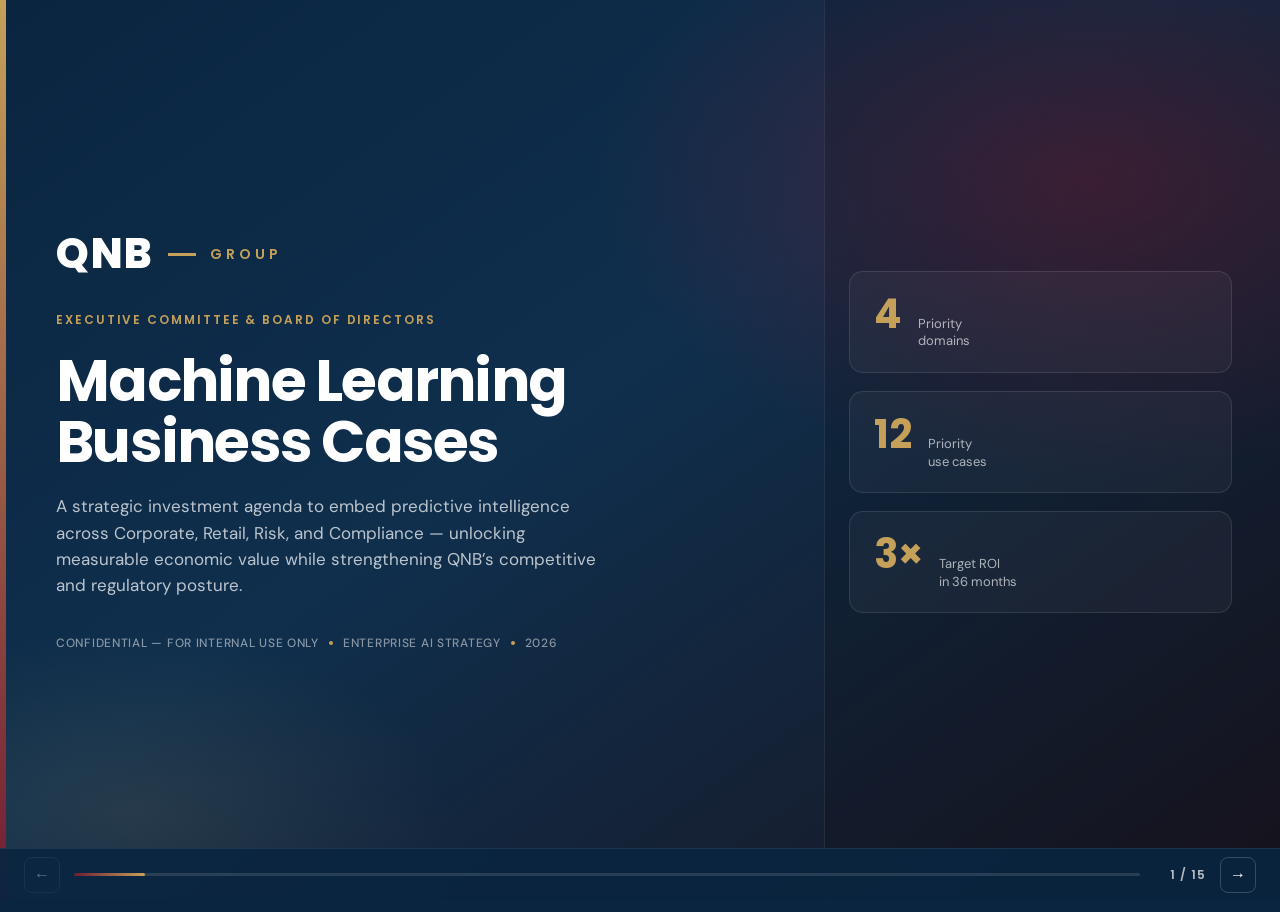
==== commit 9877f9f5: "Add QNB ML BRS discovery pack and dual-path deck addendum Document Phase 0 discovery questions, AML " ====
--- a/qnb-ml-presentation/index.html
+++ b/qnb-ml-presentation/index.html
@@ -13,7 +13,7 @@
   <div class="deck" id="deck" aria-live="polite">
 
     <!-- SLIDE 1: Title -->
-    <section class="slide slide--cover is-active" data-slide="1" aria-label="Slide 1 of 12">
+    <section class="slide slide--cover is-active" data-slide="1" aria-label="Slide 1 of 15">
       <div class="cover__bg" aria-hidden="true"></div>
       <div class="cover__content">
         <div class="brand-mark">
@@ -49,10 +49,10 @@
     </section>
 
     <!-- SLIDE 2: Agenda -->
-    <section class="slide" data-slide="2" aria-label="Slide 2 of 12">
-      <header class="slide__header">
-        <div class="slide__brand">QNB Group</div>
-        <div class="slide__page">02 / 12</div>
+    <section class="slide" data-slide="2" aria-label="Slide 2 of 15">
+      <header class="slide__header">
+        <div class="slide__brand">QNB Group</div>
+        <div class="slide__page">02 / 15</div>
       </header>
       <div class="slide__body">
         <p class="eyebrow">Agenda</p>
@@ -88,10 +88,10 @@
     </section>
 
     <!-- SLIDE 3: Why Now -->
-    <section class="slide" data-slide="3" aria-label="Slide 3 of 12">
-      <header class="slide__header">
-        <div class="slide__brand">QNB Group</div>
-        <div class="slide__page">03 / 12</div>
+    <section class="slide" data-slide="3" aria-label="Slide 3 of 15">
+      <header class="slide__header">
+        <div class="slide__brand">QNB Group</div>
+        <div class="slide__page">03 / 15</div>
       </header>
       <div class="slide__body">
         <p class="eyebrow">Strategic Imperative</p>
@@ -131,10 +131,10 @@
     </section>
 
     <!-- SLIDE 4: Opportunity Map -->
-    <section class="slide" data-slide="4" aria-label="Slide 4 of 12">
-      <header class="slide__header">
-        <div class="slide__brand">QNB Group</div>
-        <div class="slide__page">04 / 12</div>
+    <section class="slide" data-slide="4" aria-label="Slide 4 of 15">
+      <header class="slide__header">
+        <div class="slide__brand">QNB Group</div>
+        <div class="slide__page">04 / 15</div>
       </header>
       <div class="slide__body">
         <p class="eyebrow">Opportunity Landscape</p>
@@ -190,10 +190,10 @@
     </section>
 
     <!-- SLIDE 5: Corporate -->
-    <section class="slide" data-slide="5" aria-label="Slide 5 of 12">
-      <header class="slide__header">
-        <div class="slide__brand">QNB Group</div>
-        <div class="slide__page">05 / 12</div>
+    <section class="slide" data-slide="5" aria-label="Slide 5 of 15">
+      <header class="slide__header">
+        <div class="slide__brand">QNB Group</div>
+        <div class="slide__page">05 / 15</div>
       </header>
       <div class="slide__body">
         <p class="eyebrow">Corporate Banking</p>
@@ -241,10 +241,10 @@
     </section>
 
     <!-- SLIDE 6: Retail -->
-    <section class="slide" data-slide="6" aria-label="Slide 6 of 12">
-      <header class="slide__header">
-        <div class="slide__brand">QNB Group</div>
-        <div class="slide__page">06 / 12</div>
+    <section class="slide" data-slide="6" aria-label="Slide 6 of 15">
+      <header class="slide__header">
+        <div class="slide__brand">QNB Group</div>
+        <div class="slide__page">06 / 15</div>
       </header>
       <div class="slide__body">
         <p class="eyebrow">Retail Banking</p>
@@ -291,10 +291,10 @@
     </section>
 
     <!-- SLIDE 7: Risk -->
-    <section class="slide" data-slide="7" aria-label="Slide 7 of 12">
-      <header class="slide__header">
-        <div class="slide__brand">QNB Group</div>
-        <div class="slide__page">07 / 12</div>
+    <section class="slide" data-slide="7" aria-label="Slide 7 of 15">
+      <header class="slide__header">
+        <div class="slide__brand">QNB Group</div>
+        <div class="slide__page">07 / 15</div>
       </header>
       <div class="slide__body">
         <p class="eyebrow">Risk Management</p>
@@ -333,10 +333,10 @@
     </section>
 
     <!-- SLIDE 8: Compliance -->
-    <section class="slide" data-slide="8" aria-label="Slide 8 of 12">
-      <header class="slide__header">
-        <div class="slide__brand">QNB Group</div>
-        <div class="slide__page">08 / 12</div>
+    <section class="slide" data-slide="8" aria-label="Slide 8 of 15">
+      <header class="slide__header">
+        <div class="slide__brand">QNB Group</div>
+        <div class="slide__page">08 / 15</div>
       </header>
       <div class="slide__body">
         <p class="eyebrow">Compliance &amp; Financial Crime</p>
@@ -380,10 +380,10 @@
     </section>
 
     <!-- SLIDE 9: Value / ROI -->
-    <section class="slide" data-slide="9" aria-label="Slide 9 of 12">
-      <header class="slide__header">
-        <div class="slide__brand">QNB Group</div>
-        <div class="slide__page">09 / 12</div>
+    <section class="slide" data-slide="9" aria-label="Slide 9 of 15">
+      <header class="slide__header">
+        <div class="slide__brand">QNB Group</div>
+        <div class="slide__page">09 / 15</div>
       </header>
       <div class="slide__body">
         <p class="eyebrow">Value Realisation</p>
@@ -444,10 +444,10 @@
     </section>
 
     <!-- SLIDE 10: Operating Model -->
-    <section class="slide" data-slide="10" aria-label="Slide 10 of 12">
-      <header class="slide__header">
-        <div class="slide__brand">QNB Group</div>
-        <div class="slide__page">10 / 12</div>
+    <section class="slide" data-slide="10" aria-label="Slide 10 of 15">
+      <header class="slide__header">
+        <div class="slide__brand">QNB Group</div>
+        <div class="slide__page">10 / 15</div>
       </header>
       <div class="slide__body">
         <p class="eyebrow">Operating Model</p>
@@ -475,7 +475,7 @@
             <ul>
               <li>Unified feature store &amp; MLOps pipeline</li>
               <li>Lineage, access control, and data quality SLAs</li>
-              <li>Secure cloud / hybrid landing zone</li>
+              <li>Secure cloud / hybrid <em>or</em> air-gapped on-prem path</li>
             </ul>
           </article>
           <article class="ops-card">
@@ -491,10 +491,10 @@
     </section>
 
     <!-- SLIDE 11: Roadmap -->
-    <section class="slide" data-slide="11" aria-label="Slide 11 of 12">
-      <header class="slide__header">
-        <div class="slide__brand">QNB Group</div>
-        <div class="slide__page">11 / 12</div>
+    <section class="slide" data-slide="11" aria-label="Slide 11 of 15">
+      <header class="slide__header">
+        <div class="slide__brand">QNB Group</div>
+        <div class="slide__page">11 / 15</div>
       </header>
       <div class="slide__body">
         <p class="eyebrow">Roadmap &amp; Investment</p>
@@ -542,10 +542,10 @@
     </section>
 
     <!-- SLIDE 12: Recommendations -->
-    <section class="slide slide--close" data-slide="12" aria-label="Slide 12 of 12">
+    <section class="slide slide--close" data-slide="12" aria-label="Slide 12 of 15">
       <header class="slide__header slide__header--light">
         <div class="slide__brand">QNB Group</div>
-        <div class="slide__page">12 / 12</div>
+        <div class="slide__page">12 / 15</div>
       </header>
       <div class="slide__body">
         <p class="eyebrow eyebrow--gold">Board Decision</p>
@@ -584,6 +584,140 @@
         </div>
       </div>
     </section>
+
+    <!-- SLIDE 13: BRS Discovery Focus -->
+    <section class="slide" data-slide="13" aria-label="Slide 13 of 15">
+      <header class="slide__header">
+        <div class="slide__brand">QNB Group</div>
+        <div class="slide__page">13 / 15</div>
+      </header>
+      <div class="slide__body">
+        <p class="eyebrow">BRS Discovery Addendum</p>
+        <h2 class="slide__title">Where Phase 0 must focus</h2>
+        <p class="slide__deck">Turn the Board agenda into a buildable BRS — close these topics in order before platform build.</p>
+        <div class="focus-grid">
+          <article class="focus-card">
+            <span class="focus-card__num">01</span>
+            <h3>Hosting posture</h3>
+            <p>Cloud / hybrid vs air-gapped on-prem — locks architecture, CapEx/OpEx, and vendor access.</p>
+          </article>
+          <article class="focus-card">
+            <span class="focus-card__num">02</span>
+            <h3>MVP use case</h3>
+            <p>AML false-positive reduction confirmed as first go-live; sequence NBA → EWS → credit after.</p>
+          </article>
+          <article class="focus-card">
+            <span class="focus-card__num">03</span>
+            <h3>Data boundary</h3>
+            <p>What may leave the perimeter; Qatar + franchise residency; encryption and retention.</p>
+          </article>
+          <article class="focus-card">
+            <span class="focus-card__num">04</span>
+            <h3>Model risk</h3>
+            <p>SR 11-7–aligned MRM, explainability, champion–challenger, independent validation.</p>
+          </article>
+          <article class="focus-card">
+            <span class="focus-card__num">05</span>
+            <h3>Integrations</h3>
+            <p>Core, TM/AML, CRM, trade, sanctions — owners, APIs, batch vs real-time latency.</p>
+          </article>
+          <article class="focus-card">
+            <span class="focus-card__num">06</span>
+            <h3>KPIs &amp; gates</h3>
+            <p>FP rate ↓ with stable TP recall; Stage-Gate funding tied to value and MRM clearance.</p>
+          </article>
+        </div>
+        <aside class="decision-strip">
+          <strong>Discovery pack:</strong>
+          Full question log and path architectures in <code>BRS-DISCOVERY-PACK.md</code>.
+        </aside>
+      </div>
+    </section>
+
+    <!-- SLIDE 14: Dual Paths -->
+    <section class="slide" data-slide="14" aria-label="Slide 14 of 15">
+      <header class="slide__header">
+        <div class="slide__brand">QNB Group</div>
+        <div class="slide__page">14 / 15</div>
+      </header>
+      <div class="slide__body">
+        <p class="eyebrow">Deployment Paths</p>
+        <h2 class="slide__title">Cloud / hybrid or air-gapped on-prem</h2>
+        <p class="slide__deck">Same Wave-1 use cases and MRM. Hosting forks on egress and data-perimeter policy.</p>
+        <div class="path-grid">
+          <article class="path-card">
+            <div class="path-card__badge">Path A</div>
+            <h3>Cloud / hybrid</h3>
+            <p class="path-card__fit">When residency and regulator allow an approved CSP with controlled egress.</p>
+            <ul>
+              <li>Private VPC landing zone; no public model endpoints</li>
+              <li>Managed MLOps + feature store</li>
+              <li>Classical ML for Wave-1; managed LLM only if policy allows</li>
+              <li>Private link to on-prem core / TM</li>
+              <li>OpEx-led; faster platform stand-up</li>
+            </ul>
+            <p class="path-card__risk">Risks: cross-border data, lock-in, correspondent-bank scrutiny.</p>
+          </article>
+          <article class="path-card path-card--focus">
+            <div class="path-card__badge">Path B</div>
+            <h3>Air-gapped on-prem OSS</h3>
+            <p class="path-card__fit">When there is no outbound internet — bank-restricted / DC-only data.</p>
+            <ul>
+              <li>Bank DC GPU/CPU; dual-site DR as required</li>
+              <li>K8s + MLflow + feature store + offline mirrors</li>
+              <li>XGBoost / LightGBM / sklearn for Wave-1</li>
+              <li>Offline import of packages and model weights</li>
+              <li>CapEx-led; no SaaS LLM calls</li>
+            </ul>
+            <p class="path-card__risk">Risks: CapEx, slower CVE refresh, on-prem MLOps talent.</p>
+          </article>
+        </div>
+        <aside class="decision-strip">
+          <strong>Decision rule:</strong>
+          No egress or data must stay in-perimeter → Path B production. Otherwise Path A with CMK and private endpoints. Restricted-bank default: Path B.
+        </aside>
+      </div>
+    </section>
+
+    <!-- SLIDE 15: Confirmed MVP & model choice -->
+    <section class="slide" data-slide="15" aria-label="Slide 15 of 15">
+      <header class="slide__header">
+        <div class="slide__brand">QNB Group</div>
+        <div class="slide__page">15 / 15</div>
+      </header>
+      <div class="slide__body">
+        <p class="eyebrow">Confirmed Baselines</p>
+        <h2 class="slide__title">MVP, models, and Stage-Gate ask</h2>
+        <p class="slide__deck">Phase 0 locks hosting via the decision rule; engineering starts from these baselines.</p>
+        <div class="baseline-layout">
+          <div class="baseline-main">
+            <article class="baseline-card">
+              <h3>First go-live</h3>
+              <p><strong>AML false-positive reduction</strong> — score alerts, cut noise, prioritise investigators, reason codes, champion–challenger vs rules.</p>
+            </article>
+            <article class="baseline-card">
+              <h3>Wave-1 models</h3>
+              <p><strong>Classical ML + rules hybrid</strong> for AML, NBA, EWS, and credit. Defer generative / LLM to Phase 2 (trade docs, KYC narrative).</p>
+            </article>
+            <article class="baseline-card">
+              <h3>Hard constraint</h3>
+              <p>FP rate down <em>without</em> material increase in true-positive miss rate. MRM clearance before Stage-Gate capital release.</p>
+            </article>
+          </div>
+          <aside class="priority-panel">
+            <h4>Phase 0 exits</h4>
+            <ol>
+              <li>Hosting path locked (A or B)</li>
+              <li>AML KPI baseline &amp; data audit</li>
+              <li>Compliance sponsor appointed</li>
+              <li>Landing-zone / DC sizing paper</li>
+              <li>Seed funding released</li>
+            </ol>
+            <p class="priority-note">Detail: BRS-DISCOVERY-PACK.md</p>
+          </aside>
+        </div>
+      </div>
+    </section>
   </div>
 
   <nav class="controls" aria-label="Presentation controls">
@@ -591,7 +725,7 @@
     <div class="controls__progress" aria-hidden="true">
       <div class="controls__bar" id="progressBar"></div>
     </div>
-    <span class="controls__count" id="slideCount">1 / 12</span>
+    <span class="controls__count" id="slideCount">1 / 15</span>
     <button type="button" class="controls__btn" id="nextBtn" aria-label="Next slide">→</button>
   </nav>
 
--- a/qnb-ml-presentation/styles.css
+++ b/qnb-ml-presentation/styles.css
@@ -310,7 +310,10 @@
 .slide.is-active .panel-card,
 .slide.is-active .ops-card,
 .slide.is-active .roadmap__phase,
-.slide.is-active .resolution {
+.slide.is-active .resolution,
+.slide.is-active .focus-card,
+.slide.is-active .path-card,
+.slide.is-active .baseline-card {
   animation: riseIn 0.55s ease both;
 }
 
@@ -320,7 +323,10 @@
 .slide.is-active .panel-card:nth-child(2),
 .slide.is-active .ops-card:nth-child(2),
 .slide.is-active .roadmap__phase:nth-child(2),
-.slide.is-active .resolution:nth-child(2) { animation-delay: 0.08s; }
+.slide.is-active .resolution:nth-child(2),
+.slide.is-active .focus-card:nth-child(2),
+.slide.is-active .path-card:nth-child(2),
+.slide.is-active .baseline-card:nth-child(2) { animation-delay: 0.08s; }
 
 .slide.is-active .agenda-card:nth-child(3),
 .slide.is-active .driver-card:nth-child(3),
@@ -328,11 +334,17 @@
 .slide.is-active .panel-card:nth-child(3),
 .slide.is-active .ops-card:nth-child(3),
 .slide.is-active .roadmap__phase:nth-child(3),
-.slide.is-active .resolution:nth-child(3) { animation-delay: 0.16s; }
+.slide.is-active .resolution:nth-child(3),
+.slide.is-active .focus-card:nth-child(3),
+.slide.is-active .baseline-card:nth-child(3) { animation-delay: 0.16s; }
 
 .slide.is-active .agenda-card:nth-child(4),
 .slide.is-active .driver-card:nth-child(4),
-.slide.is-active .ops-card:nth-child(4) { animation-delay: 0.24s; }
+.slide.is-active .ops-card:nth-child(4),
+.slide.is-active .focus-card:nth-child(4) { animation-delay: 0.24s; }
+
+.slide.is-active .focus-card:nth-child(5) { animation-delay: 0.32s; }
+.slide.is-active .focus-card:nth-child(6) { animation-delay: 0.40s; }
 
 /* Agenda */
 .agenda-grid {
@@ -1294,6 +1306,199 @@
   text-align: right;
 }
 
+/* BRS discovery addendum */
+.focus-grid {
+  display: grid;
+  grid-template-columns: repeat(3, 1fr);
+  gap: 14px;
+  flex: 1;
+  min-height: 0;
+  margin-bottom: 14px;
+}
+
+.focus-card {
+  background: var(--soft-gray);
+  border: 1px solid var(--line);
+  border-radius: var(--radius);
+  padding: 18px 18px 16px;
+}
+
+.focus-card__num {
+  font-family: var(--font-display);
+  font-size: 12px;
+  font-weight: 700;
+  letter-spacing: 0.1em;
+  color: var(--gold);
+  display: block;
+  margin-bottom: 8px;
+}
+
+.focus-card h3 {
+  font-family: var(--font-display);
+  font-size: 16px;
+  font-weight: 650;
+  color: var(--navy);
+  margin-bottom: 6px;
+}
+
+.focus-card p {
+  font-size: 13px;
+  line-height: 1.45;
+  color: var(--slate);
+}
+
+.decision-strip code {
+  font-size: 12px;
+  background: rgba(10, 37, 64, 0.08);
+  padding: 2px 6px;
+  border-radius: 4px;
+}
+
+.path-grid {
+  display: grid;
+  grid-template-columns: 1fr 1fr;
+  gap: 18px;
+  flex: 1;
+  min-height: 0;
+  margin-bottom: 14px;
+}
+
+.path-card {
+  background: var(--soft-gray);
+  border: 1px solid var(--line);
+  border-radius: var(--radius);
+  padding: 22px 22px 18px;
+  display: flex;
+  flex-direction: column;
+}
+
+.path-card--focus {
+  background: var(--navy);
+  border-color: var(--navy);
+  color: var(--white);
+}
+
+.path-card__badge {
+  font-family: var(--font-display);
+  font-size: 11px;
+  font-weight: 700;
+  letter-spacing: 0.12em;
+  text-transform: uppercase;
+  color: var(--maroon);
+  margin-bottom: 8px;
+}
+
+.path-card--focus .path-card__badge {
+  color: var(--gold);
+}
+
+.path-card h3 {
+  font-family: var(--font-display);
+  font-size: 20px;
+  font-weight: 650;
+  color: var(--navy);
+  margin-bottom: 8px;
+}
+
+.path-card--focus h3 {
+  color: var(--white);
+}
+
+.path-card__fit {
+  font-size: 13px;
+  line-height: 1.45;
+  color: var(--slate);
+  margin-bottom: 14px;
+}
+
+.path-card--focus .path-card__fit {
+  color: rgba(255, 255, 255, 0.72);
+}
+
+.path-card ul {
+  list-style: none;
+  display: flex;
+  flex-direction: column;
+  gap: 8px;
+  flex: 1;
+  margin-bottom: 14px;
+}
+
+.path-card li {
+  font-size: 13px;
+  line-height: 1.4;
+  padding-left: 14px;
+  position: relative;
+  color: var(--ink);
+}
+
+.path-card--focus li {
+  color: rgba(255, 255, 255, 0.9);
+}
+
+.path-card li::before {
+  content: "";
+  position: absolute;
+  left: 0;
+  top: 7px;
+  width: 5px;
+  height: 5px;
+  border-radius: 50%;
+  background: var(--gold);
+}
+
+.path-card__risk {
+  font-size: 12px;
+  line-height: 1.4;
+  color: var(--slate);
+  border-top: 1px solid var(--line);
+  padding-top: 12px;
+}
+
+.path-card--focus .path-card__risk {
+  color: rgba(255, 255, 255, 0.65);
+  border-top-color: rgba(255, 255, 255, 0.14);
+}
+
+.baseline-layout {
+  display: grid;
+  grid-template-columns: 1.6fr 0.9fr;
+  gap: 18px;
+  flex: 1;
+  min-height: 0;
+}
+
+.baseline-main {
+  display: flex;
+  flex-direction: column;
+  gap: 12px;
+}
+
+.baseline-card {
+  background: var(--soft-gray);
+  border: 1px solid var(--line);
+  border-radius: var(--radius);
+  padding: 18px 20px;
+}
+
+.baseline-card h3 {
+  font-family: var(--font-display);
+  font-size: 15px;
+  font-weight: 650;
+  color: var(--maroon);
+  margin-bottom: 6px;
+}
+
+.baseline-card p {
+  font-size: 14px;
+  line-height: 1.5;
+  color: var(--ink);
+}
+
+.baseline-card strong {
+  color: var(--navy);
+}
+
 /* Responsive */
 @media (max-width: 1100px) {
   .slide__body,
@@ -1307,14 +1512,17 @@
   .domain-cols,
   .usecase-grid,
   .three-up,
-  .roadmap {
+  .roadmap,
+  .focus-grid,
+  .path-grid {
     grid-template-columns: 1fr 1fr;
   }
 
   .matrix-layout,
   .split-layout,
   .compliance-layout,
-  .value-layout {
+  .value-layout,
+  .baseline-layout {
     grid-template-columns: 1fr;
   }
 
@@ -1344,7 +1552,9 @@
   .usecase-grid,
   .three-up,
   .roadmap,
-  .drivers-grid {
+  .drivers-grid,
+  .focus-grid,
+  .path-grid {
     grid-template-columns: 1fr;
   }
 
